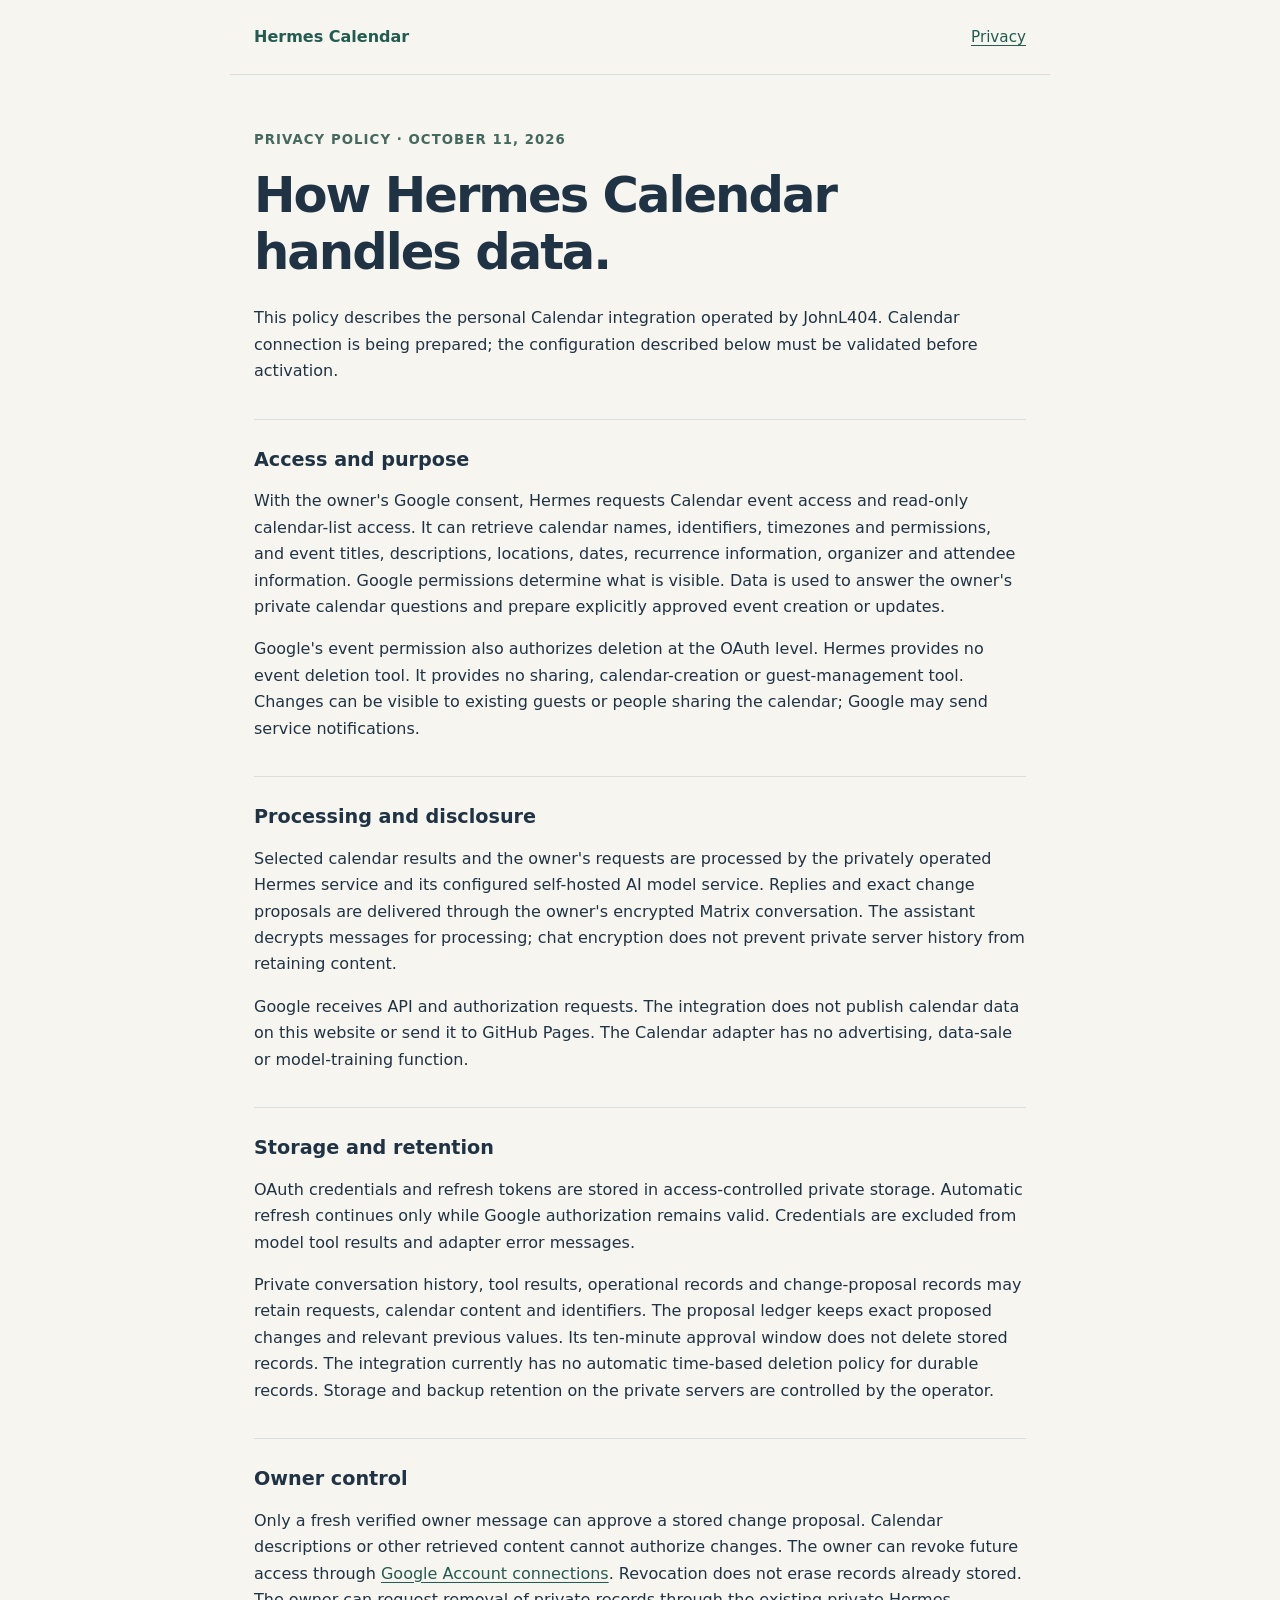
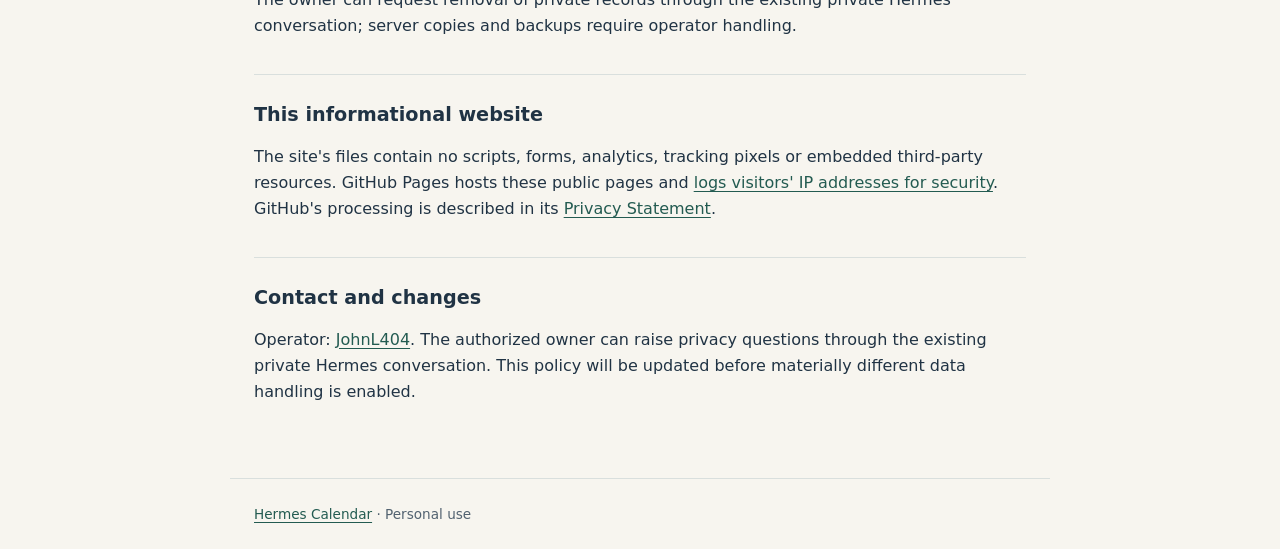
==== privacy.html @ 17135a2d "Add approved Hermes Calendar homepage and privacy policy" ====
<!doctype html>
<html lang="en">
<head>
  <meta charset="utf-8">
  <meta name="viewport" content="width=device-width, initial-scale=1">
  <meta name="referrer" content="no-referrer">
  <title>Privacy · Hermes Calendar</title>
  <link rel="stylesheet" href="style.css">
</head>
<body>
  <header><a class="brand" href="./">Hermes Calendar</a><nav aria-label="Main"><a href="privacy.html" aria-current="page">Privacy</a></nav></header>
  <main>
    <p class="eyebrow">Privacy policy · October 11, 2026</p>
    <h1>How Hermes Calendar handles data.</h1>
    <p>This policy describes the personal Calendar integration operated by JohnL404. Calendar connection is being prepared; the configuration described below must be validated before activation.</p>
    <section><h2>Access and purpose</h2><p>With the owner's Google consent, Hermes requests Calendar event access and read-only calendar-list access. It can retrieve calendar names, identifiers, timezones and permissions, and event titles, descriptions, locations, dates, recurrence information, organizer and attendee information. Google permissions determine what is visible. Data is used to answer the owner's private calendar questions and prepare explicitly approved event creation or updates.</p><p>Google's event permission also authorizes deletion at the OAuth level. Hermes provides no event deletion tool. It provides no sharing, calendar-creation or guest-management tool. Changes can be visible to existing guests or people sharing the calendar; Google may send service notifications.</p></section>
    <section><h2>Processing and disclosure</h2><p>Selected calendar results and the owner's requests are processed by the privately operated Hermes service and its configured self-hosted AI model service. Replies and exact change proposals are delivered through the owner's encrypted Matrix conversation. The assistant decrypts messages for processing; chat encryption does not prevent private server history from retaining content.</p><p>Google receives API and authorization requests. The integration does not publish calendar data on this website or send it to GitHub Pages. The Calendar adapter has no advertising, data-sale or model-training function.</p></section>
    <section><h2>Storage and retention</h2><p>OAuth credentials and refresh tokens are stored in access-controlled private storage. Automatic refresh continues only while Google authorization remains valid. Credentials are excluded from model tool results and adapter error messages.</p><p>Private conversation history, tool results, operational records and change-proposal records may retain requests, calendar content and identifiers. The proposal ledger keeps exact proposed changes and relevant previous values. Its ten-minute approval window does not delete stored records. The integration currently has no automatic time-based deletion policy for durable records. Storage and backup retention on the private servers are controlled by the operator.</p></section>
    <section><h2>Owner control</h2><p>Only a fresh verified owner message can approve a stored change proposal. Calendar descriptions or other retrieved content cannot authorize changes. The owner can revoke future access through <a href="https://myaccount.google.com/connections">Google Account connections</a>. Revocation does not erase records already stored. The owner can request removal of private records through the existing private Hermes conversation; server copies and backups require operator handling.</p></section>
    <section><h2>This informational website</h2><p>The site's files contain no scripts, forms, analytics, tracking pixels or embedded third-party resources. GitHub Pages hosts these public pages and <a href="https://docs.github.com/en/pages/getting-started-with-github-pages/what-is-github-pages#data-collection">logs visitors' IP addresses for security</a>. GitHub's processing is described in its <a href="https://docs.github.com/en/site-policy/privacy-policies/github-general-privacy-statement">Privacy Statement</a>.</p></section>
    <section><h2>Contact and changes</h2><p>Operator: <a href="https://github.com/JohnL404">JohnL404</a>. The authorized owner can raise privacy questions through the existing private Hermes conversation. This policy will be updated before materially different data handling is enabled.</p></section>
  </main>
  <footer><a href="./">Hermes Calendar</a> · Personal use</footer>
</body>
</html>
---- style.css ----
:root{color-scheme:light;font-family:system-ui,-apple-system,BlinkMacSystemFont,"Segoe UI",sans-serif;color:#203344;background:#f7f5ef;line-height:1.65}
*{box-sizing:border-box}body{margin:0}header,main,footer{max-width:820px;margin:auto;padding:24px}header{display:flex;justify-content:space-between;align-items:center;border-bottom:1px solid #d9dfdd}.brand{font-weight:700;text-decoration:none}nav a{font-size:.95rem}main{padding-top:54px;padding-bottom:56px}h1{font-size:clamp(2rem,5vw,3.1rem);line-height:1.15;letter-spacing:-.04em;margin:12px 0 24px;max-width:670px}h2{font-size:1.2rem;line-height:1.3;margin-top:0}.eyebrow{color:#45685f;font-size:.83rem;font-weight:650;letter-spacing:.08em;text-transform:uppercase}.lead{font-size:1.15rem}section{margin-top:34px;padding-top:28px;border-top:1px solid #d9dfdd}p{margin:0 0 16px}a{color:#235b51;text-underline-offset:3px}a:hover{text-decoration-thickness:2px}a:focus-visible{outline:3px solid #be772b;outline-offset:5px}footer{border-top:1px solid #d9dfdd;color:#526270;font-size:.85rem}@media(prefers-reduced-motion:reduce){*{scroll-behavior:auto}}
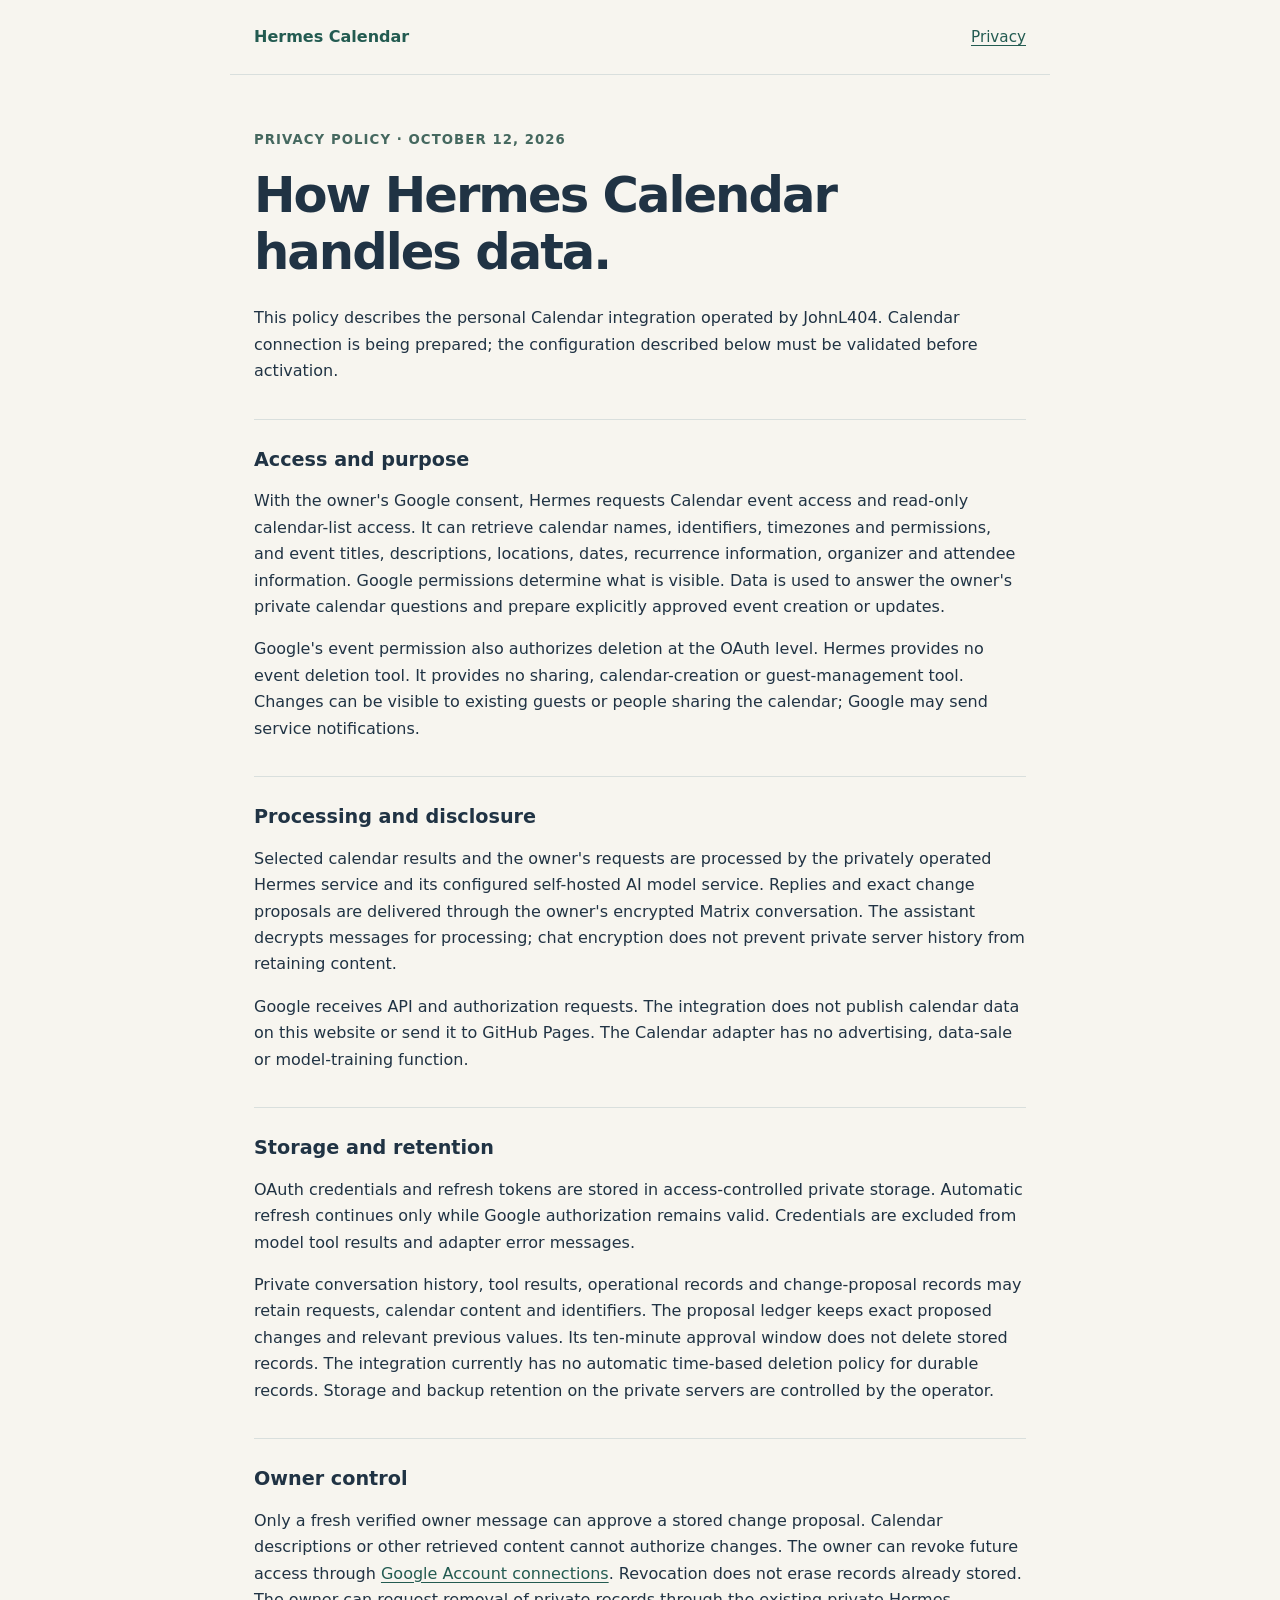
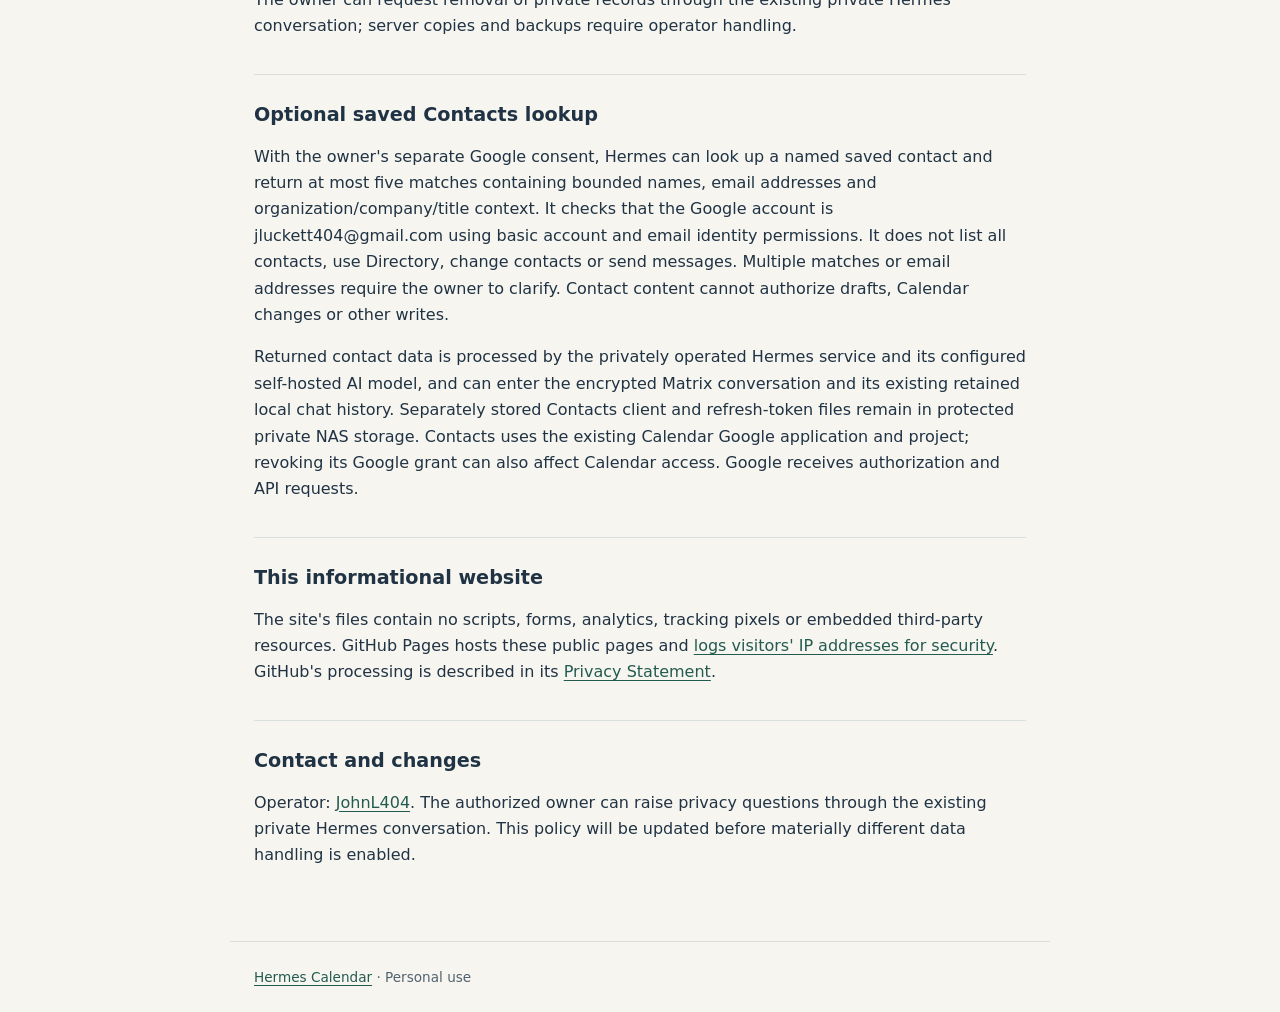
==== commit 045839dc: "Disclose optional read-only saved Contacts lookup" ====
--- a/privacy.html
+++ b/privacy.html
@@ -10,13 +10,14 @@
 <body>
   <header><a class="brand" href="./">Hermes Calendar</a><nav aria-label="Main"><a href="privacy.html" aria-current="page">Privacy</a></nav></header>
   <main>
-    <p class="eyebrow">Privacy policy · October 11, 2026</p>
+    <p class="eyebrow">Privacy policy · October 12, 2026</p>
     <h1>How Hermes Calendar handles data.</h1>
     <p>This policy describes the personal Calendar integration operated by JohnL404. Calendar connection is being prepared; the configuration described below must be validated before activation.</p>
     <section><h2>Access and purpose</h2><p>With the owner's Google consent, Hermes requests Calendar event access and read-only calendar-list access. It can retrieve calendar names, identifiers, timezones and permissions, and event titles, descriptions, locations, dates, recurrence information, organizer and attendee information. Google permissions determine what is visible. Data is used to answer the owner's private calendar questions and prepare explicitly approved event creation or updates.</p><p>Google's event permission also authorizes deletion at the OAuth level. Hermes provides no event deletion tool. It provides no sharing, calendar-creation or guest-management tool. Changes can be visible to existing guests or people sharing the calendar; Google may send service notifications.</p></section>
     <section><h2>Processing and disclosure</h2><p>Selected calendar results and the owner's requests are processed by the privately operated Hermes service and its configured self-hosted AI model service. Replies and exact change proposals are delivered through the owner's encrypted Matrix conversation. The assistant decrypts messages for processing; chat encryption does not prevent private server history from retaining content.</p><p>Google receives API and authorization requests. The integration does not publish calendar data on this website or send it to GitHub Pages. The Calendar adapter has no advertising, data-sale or model-training function.</p></section>
     <section><h2>Storage and retention</h2><p>OAuth credentials and refresh tokens are stored in access-controlled private storage. Automatic refresh continues only while Google authorization remains valid. Credentials are excluded from model tool results and adapter error messages.</p><p>Private conversation history, tool results, operational records and change-proposal records may retain requests, calendar content and identifiers. The proposal ledger keeps exact proposed changes and relevant previous values. Its ten-minute approval window does not delete stored records. The integration currently has no automatic time-based deletion policy for durable records. Storage and backup retention on the private servers are controlled by the operator.</p></section>
     <section><h2>Owner control</h2><p>Only a fresh verified owner message can approve a stored change proposal. Calendar descriptions or other retrieved content cannot authorize changes. The owner can revoke future access through <a href="https://myaccount.google.com/connections">Google Account connections</a>. Revocation does not erase records already stored. The owner can request removal of private records through the existing private Hermes conversation; server copies and backups require operator handling.</p></section>
+    <section><h2>Optional saved Contacts lookup</h2><p>With the owner's separate Google consent, Hermes can look up a named saved contact and return at most five matches containing bounded names, email addresses and organization/company/title context. It checks that the Google account is jluckett404@gmail.com using basic account and email identity permissions. It does not list all contacts, use Directory, change contacts or send messages. Multiple matches or email addresses require the owner to clarify. Contact content cannot authorize drafts, Calendar changes or other writes.</p><p>Returned contact data is processed by the privately operated Hermes service and its configured self-hosted AI model, and can enter the encrypted Matrix conversation and its existing retained local chat history. Separately stored Contacts client and refresh-token files remain in protected private NAS storage. Contacts uses the existing Calendar Google application and project; revoking its Google grant can also affect Calendar access. Google receives authorization and API requests.</p></section>
     <section><h2>This informational website</h2><p>The site's files contain no scripts, forms, analytics, tracking pixels or embedded third-party resources. GitHub Pages hosts these public pages and <a href="https://docs.github.com/en/pages/getting-started-with-github-pages/what-is-github-pages#data-collection">logs visitors' IP addresses for security</a>. GitHub's processing is described in its <a href="https://docs.github.com/en/site-policy/privacy-policies/github-general-privacy-statement">Privacy Statement</a>.</p></section>
     <section><h2>Contact and changes</h2><p>Operator: <a href="https://github.com/JohnL404">JohnL404</a>. The authorized owner can raise privacy questions through the existing private Hermes conversation. This policy will be updated before materially different data handling is enabled.</p></section>
   </main>
